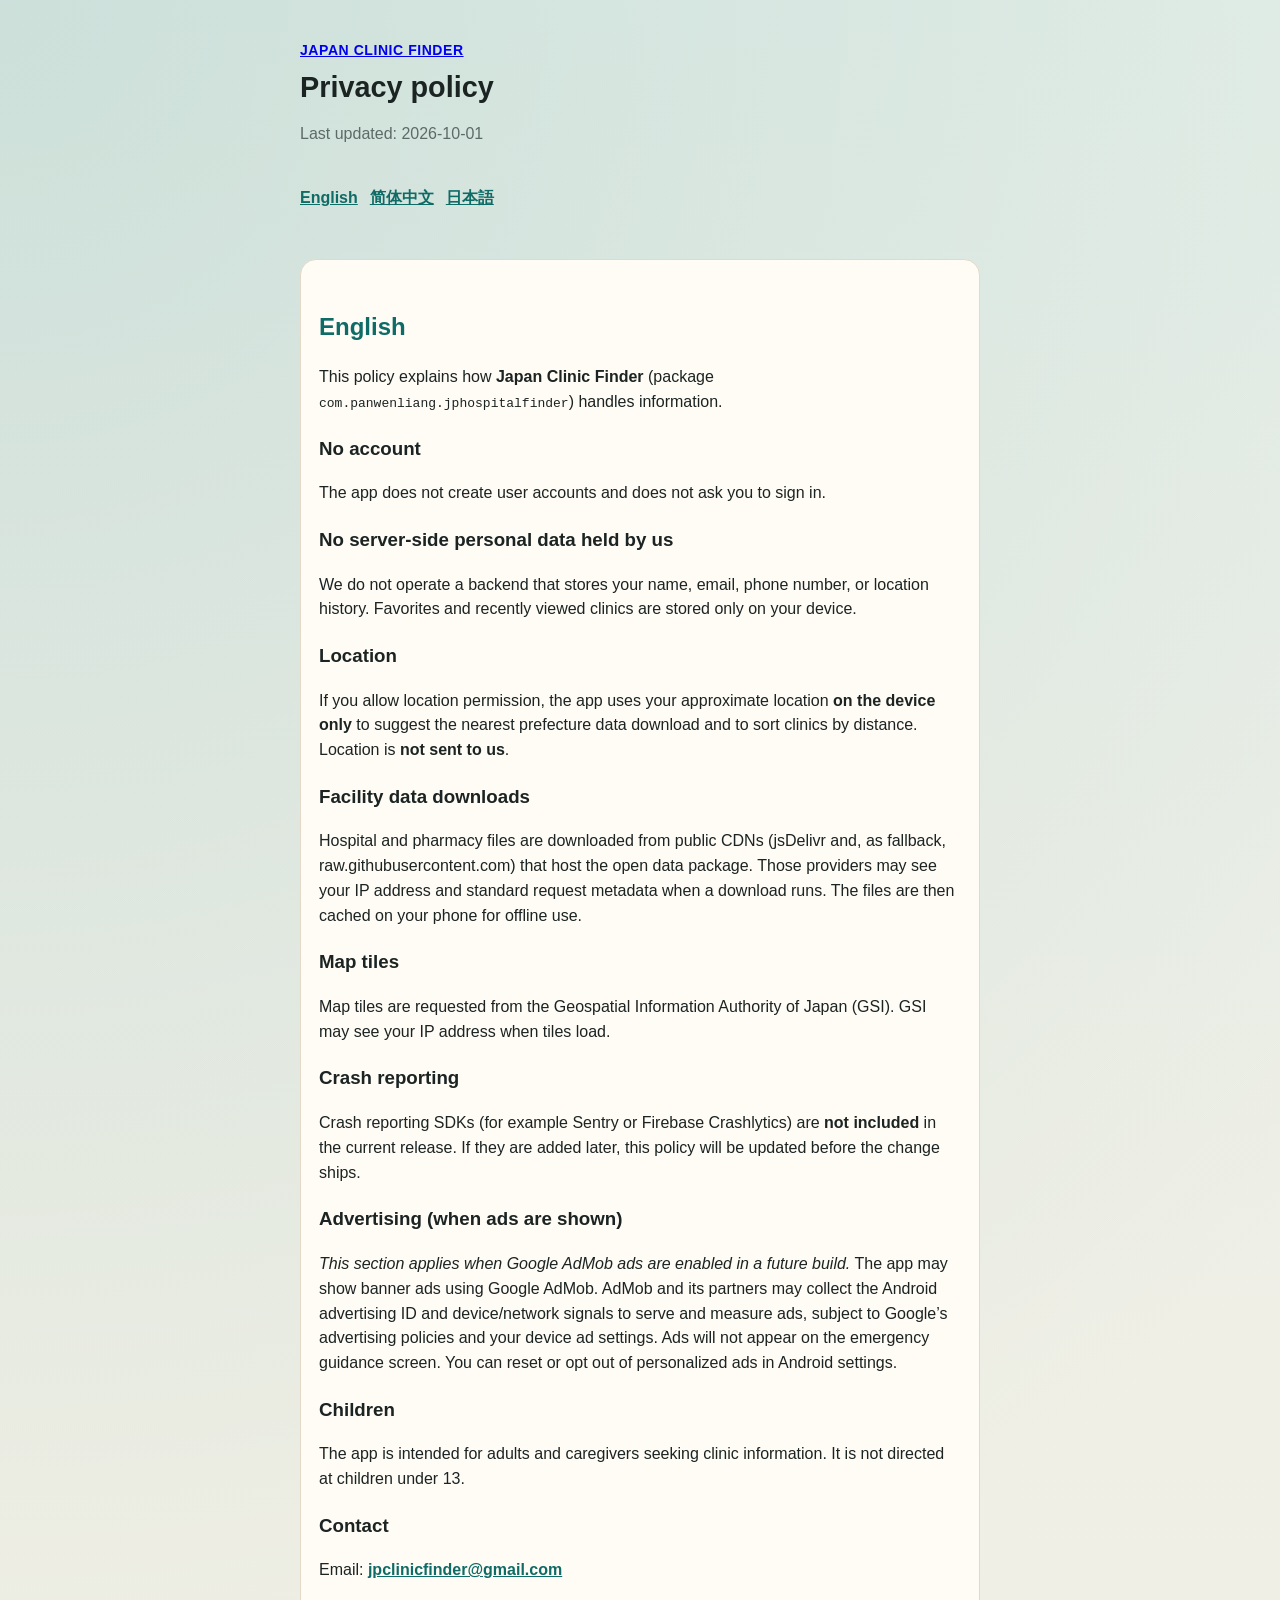
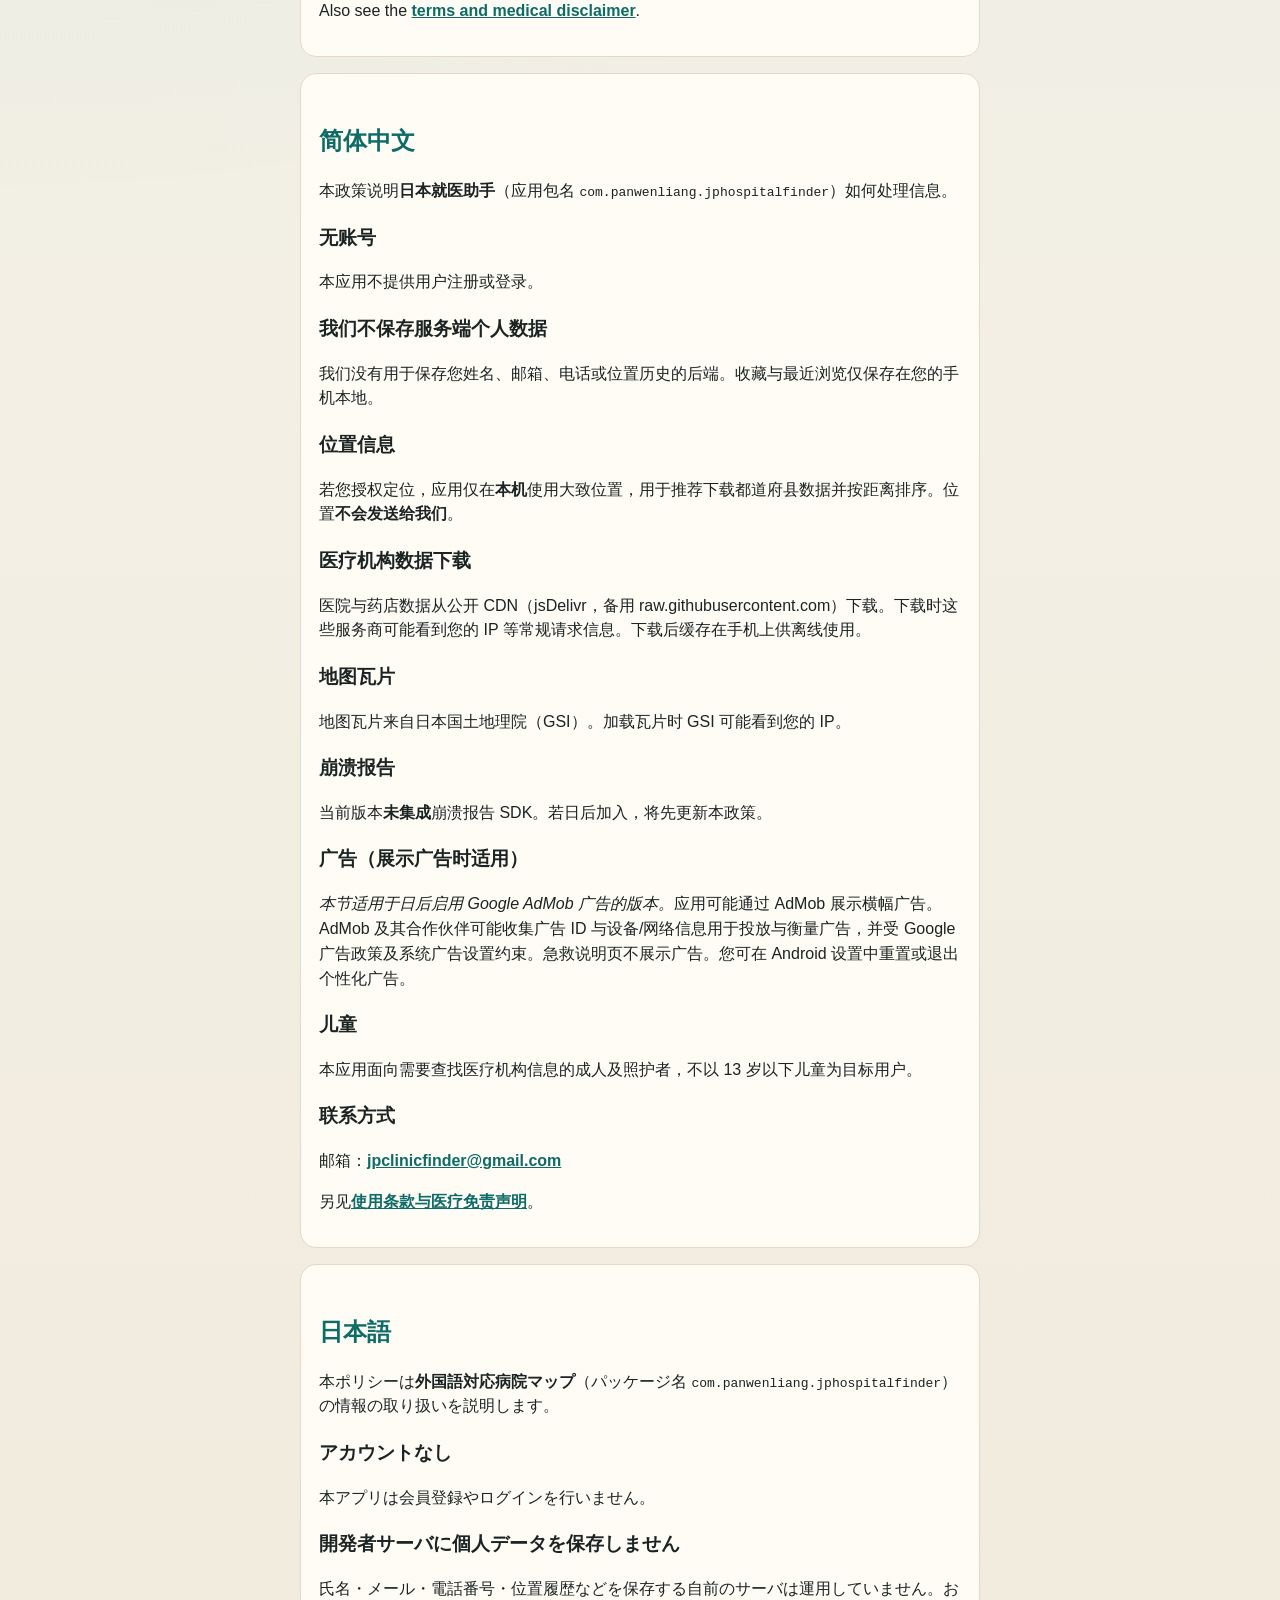
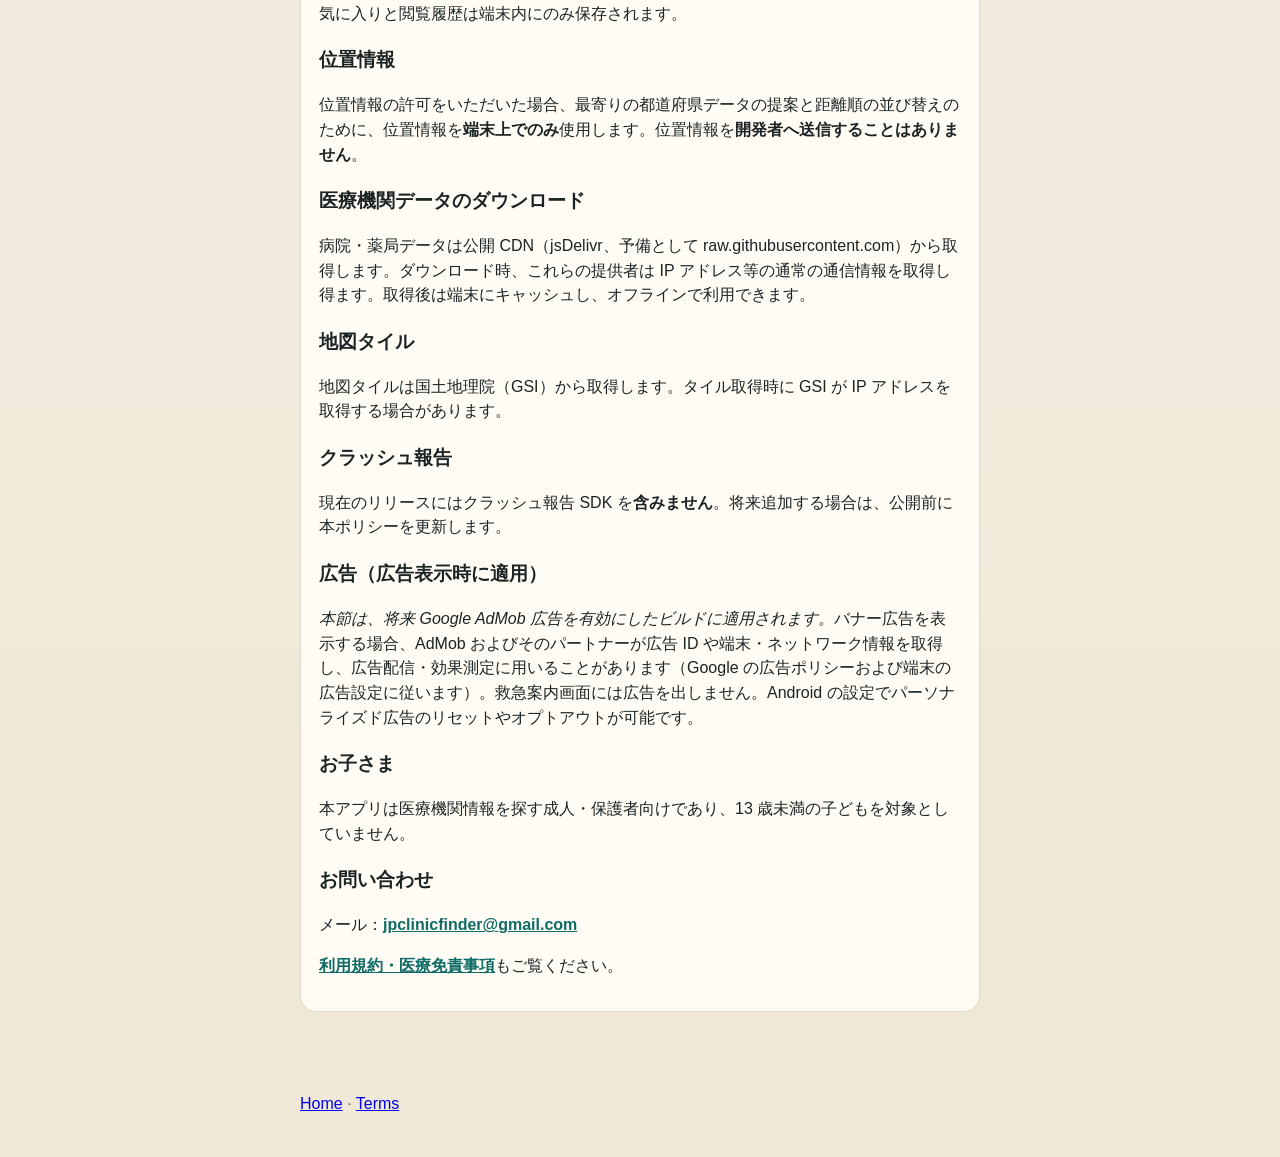
==== docs/privacy.html @ bc97b21e "Add public site (privacy, terms, index) under /docs for GitHub Pages" ====
<!DOCTYPE html>
<html lang="en">
<head>
  <meta charset="utf-8">
  <meta name="viewport" content="width=device-width, initial-scale=1">
  <title>Privacy policy — Japan Clinic Finder</title>
  <link rel="stylesheet" href="site.css">
</head>
<body>
  <header class="banner">
    <p class="brand"><a href="index.html">Japan Clinic Finder</a></p>
    <h1>Privacy policy</h1>
    <p class="lead">Last updated: 2026-10-01</p>
  </header>
  <nav class="langs" aria-label="Language">
    <a href="#en">English</a>
    <a href="#zh">简体中文</a>
    <a href="#ja">日本語</a>
  </nav>
  <main>
    <section id="en">
      <h2>English</h2>
      <p>This policy explains how <strong>Japan Clinic Finder</strong> (package <code>com.panwenliang.jphospitalfinder</code>) handles information.</p>
      <h3>No account</h3>
      <p>The app does not create user accounts and does not ask you to sign in.</p>
      <h3>No server-side personal data held by us</h3>
      <p>We do not operate a backend that stores your name, email, phone number, or location history. Favorites and recently viewed clinics are stored only on your device.</p>
      <h3>Location</h3>
      <p>If you allow location permission, the app uses your approximate location <strong>on the device only</strong> to suggest the nearest prefecture data download and to sort clinics by distance. Location is <strong>not sent to us</strong>.</p>
      <h3>Facility data downloads</h3>
      <p>Hospital and pharmacy files are downloaded from public CDNs (jsDelivr and, as fallback, raw.githubusercontent.com) that host the open data package. Those providers may see your IP address and standard request metadata when a download runs. The files are then cached on your phone for offline use.</p>
      <h3>Map tiles</h3>
      <p>Map tiles are requested from the Geospatial Information Authority of Japan (GSI). GSI may see your IP address when tiles load.</p>
      <h3>Crash reporting</h3>
      <p>Crash reporting SDKs (for example Sentry or Firebase Crashlytics) are <strong>not included</strong> in the current release. If they are added later, this policy will be updated before the change ships.</p>
      <h3>Advertising (when ads are shown)</h3>
      <p><em>This section applies when Google AdMob ads are enabled in a future build.</em> The app may show banner ads using Google AdMob. AdMob and its partners may collect the Android advertising ID and device/network signals to serve and measure ads, subject to Google’s advertising policies and your device ad settings. Ads will not appear on the emergency guidance screen. You can reset or opt out of personalized ads in Android settings.</p>
      <h3>Children</h3>
      <p>The app is intended for adults and caregivers seeking clinic information. It is not directed at children under 13.</p>
      <h3>Contact</h3>
      <p>Email: <a href="mailto:jpclinicfinder@gmail.com">jpclinicfinder@gmail.com</a></p>
      <p>Also see the <a href="terms.html#en">terms and medical disclaimer</a>.</p>
    </section>

    <section id="zh">
      <h2>简体中文</h2>
      <p>本政策说明<strong>日本就医助手</strong>（应用包名 <code>com.panwenliang.jphospitalfinder</code>）如何处理信息。</p>
      <h3>无账号</h3>
      <p>本应用不提供用户注册或登录。</p>
      <h3>我们不保存服务端个人数据</h3>
      <p>我们没有用于保存您姓名、邮箱、电话或位置历史的后端。收藏与最近浏览仅保存在您的手机本地。</p>
      <h3>位置信息</h3>
      <p>若您授权定位，应用仅在<strong>本机</strong>使用大致位置，用于推荐下载都道府县数据并按距离排序。位置<strong>不会发送给我们</strong>。</p>
      <h3>医疗机构数据下载</h3>
      <p>医院与药店数据从公开 CDN（jsDelivr，备用 raw.githubusercontent.com）下载。下载时这些服务商可能看到您的 IP 等常规请求信息。下载后缓存在手机上供离线使用。</p>
      <h3>地图瓦片</h3>
      <p>地图瓦片来自日本国土地理院（GSI）。加载瓦片时 GSI 可能看到您的 IP。</p>
      <h3>崩溃报告</h3>
      <p>当前版本<strong>未集成</strong>崩溃报告 SDK。若日后加入，将先更新本政策。</p>
      <h3>广告（展示广告时适用）</h3>
      <p><em>本节适用于日后启用 Google AdMob 广告的版本。</em>应用可能通过 AdMob 展示横幅广告。AdMob 及其合作伙伴可能收集广告 ID 与设备/网络信息用于投放与衡量广告，并受 Google 广告政策及系统广告设置约束。急救说明页不展示广告。您可在 Android 设置中重置或退出个性化广告。</p>
      <h3>儿童</h3>
      <p>本应用面向需要查找医疗机构信息的成人及照护者，不以 13 岁以下儿童为目标用户。</p>
      <h3>联系方式</h3>
      <p>邮箱：<a href="mailto:jpclinicfinder@gmail.com">jpclinicfinder@gmail.com</a></p>
      <p>另见<a href="terms.html#zh">使用条款与医疗免责声明</a>。</p>
    </section>

    <section id="ja">
      <h2>日本語</h2>
      <p>本ポリシーは<strong>外国語対応病院マップ</strong>（パッケージ名 <code>com.panwenliang.jphospitalfinder</code>）の情報の取り扱いを説明します。</p>
      <h3>アカウントなし</h3>
      <p>本アプリは会員登録やログインを行いません。</p>
      <h3>開発者サーバに個人データを保存しません</h3>
      <p>氏名・メール・電話番号・位置履歴などを保存する自前のサーバは運用していません。お気に入りと閲覧履歴は端末内にのみ保存されます。</p>
      <h3>位置情報</h3>
      <p>位置情報の許可をいただいた場合、最寄りの都道府県データの提案と距離順の並び替えのために、位置情報を<strong>端末上でのみ</strong>使用します。位置情報を<strong>開発者へ送信することはありません</strong>。</p>
      <h3>医療機関データのダウンロード</h3>
      <p>病院・薬局データは公開 CDN（jsDelivr、予備として raw.githubusercontent.com）から取得します。ダウンロード時、これらの提供者は IP アドレス等の通常の通信情報を取得し得ます。取得後は端末にキャッシュし、オフラインで利用できます。</p>
      <h3>地図タイル</h3>
      <p>地図タイルは国土地理院（GSI）から取得します。タイル取得時に GSI が IP アドレスを取得する場合があります。</p>
      <h3>クラッシュ報告</h3>
      <p>現在のリリースにはクラッシュ報告 SDK を<strong>含みません</strong>。将来追加する場合は、公開前に本ポリシーを更新します。</p>
      <h3>広告（広告表示時に適用）</h3>
      <p><em>本節は、将来 Google AdMob 広告を有効にしたビルドに適用されます。</em>バナー広告を表示する場合、AdMob およびそのパートナーが広告 ID や端末・ネットワーク情報を取得し、広告配信・効果測定に用いることがあります（Google の広告ポリシーおよび端末の広告設定に従います）。救急案内画面には広告を出しません。Android の設定でパーソナライズド広告のリセットやオプトアウトが可能です。</p>
      <h3>お子さま</h3>
      <p>本アプリは医療機関情報を探す成人・保護者向けであり、13 歳未満の子どもを対象としていません。</p>
      <h3>お問い合わせ</h3>
      <p>メール：<a href="mailto:jpclinicfinder@gmail.com">jpclinicfinder@gmail.com</a></p>
      <p><a href="terms.html#ja">利用規約・医療免責事項</a>もご覧ください。</p>
    </section>
  </main>
  <footer>
    <p><a href="index.html">Home</a> · <a href="terms.html">Terms</a></p>
  </footer>
</body>
</html>
---- docs/site.css ----
:root {
  --ink: #1b2423;
  --muted: #5e6a66;
  --teal: #0e6b66;
  --paper: #f3efe4;
  --card: #fffbf5;
  --line: #e4d9c8;
}

* { box-sizing: border-box; }
body {
  margin: 0;
  font-family: "Hiragino Sans", "Noto Sans CJK JP", "PingFang SC", "Noto Sans SC",
    "Segoe UI", sans-serif;
  color: var(--ink);
  background:
    radial-gradient(circle at top left, rgba(14, 107, 102, 0.12), transparent 40%),
    linear-gradient(180deg, #e7f0ea 0%, var(--paper) 45%, #efe8d8 100%);
  line-height: 1.55;
}
.banner, main, footer { max-width: 720px; margin: 0 auto; padding: 24px 20px; }
.banner { padding-top: 40px; }
.brand {
  margin: 0 0 8px;
  font-size: 14px;
  letter-spacing: 0.04em;
  text-transform: uppercase;
  color: var(--teal);
  font-weight: 700;
}
h1 { margin: 0 0 12px; font-size: 1.8rem; line-height: 1.25; }
h2 { margin-top: 2rem; color: var(--teal); }
.lead, footer, .muted { color: var(--muted); }
.langs {
  display: flex;
  gap: 12px;
  flex-wrap: wrap;
  max-width: 720px;
  margin: 0 auto;
  padding: 0 20px 8px;
}
.langs a, main a { color: var(--teal); font-weight: 600; }
section {
  background: var(--card);
  border: 1px solid var(--line);
  border-radius: 16px;
  padding: 16px 18px;
  margin: 16px 0;
}
ul { padding-left: 1.2rem; }
.todo {
  background: #fff3cd;
  border: 1px solid #e0c36a;
  border-radius: 8px;
  padding: 8px 10px;
  display: inline-block;
}
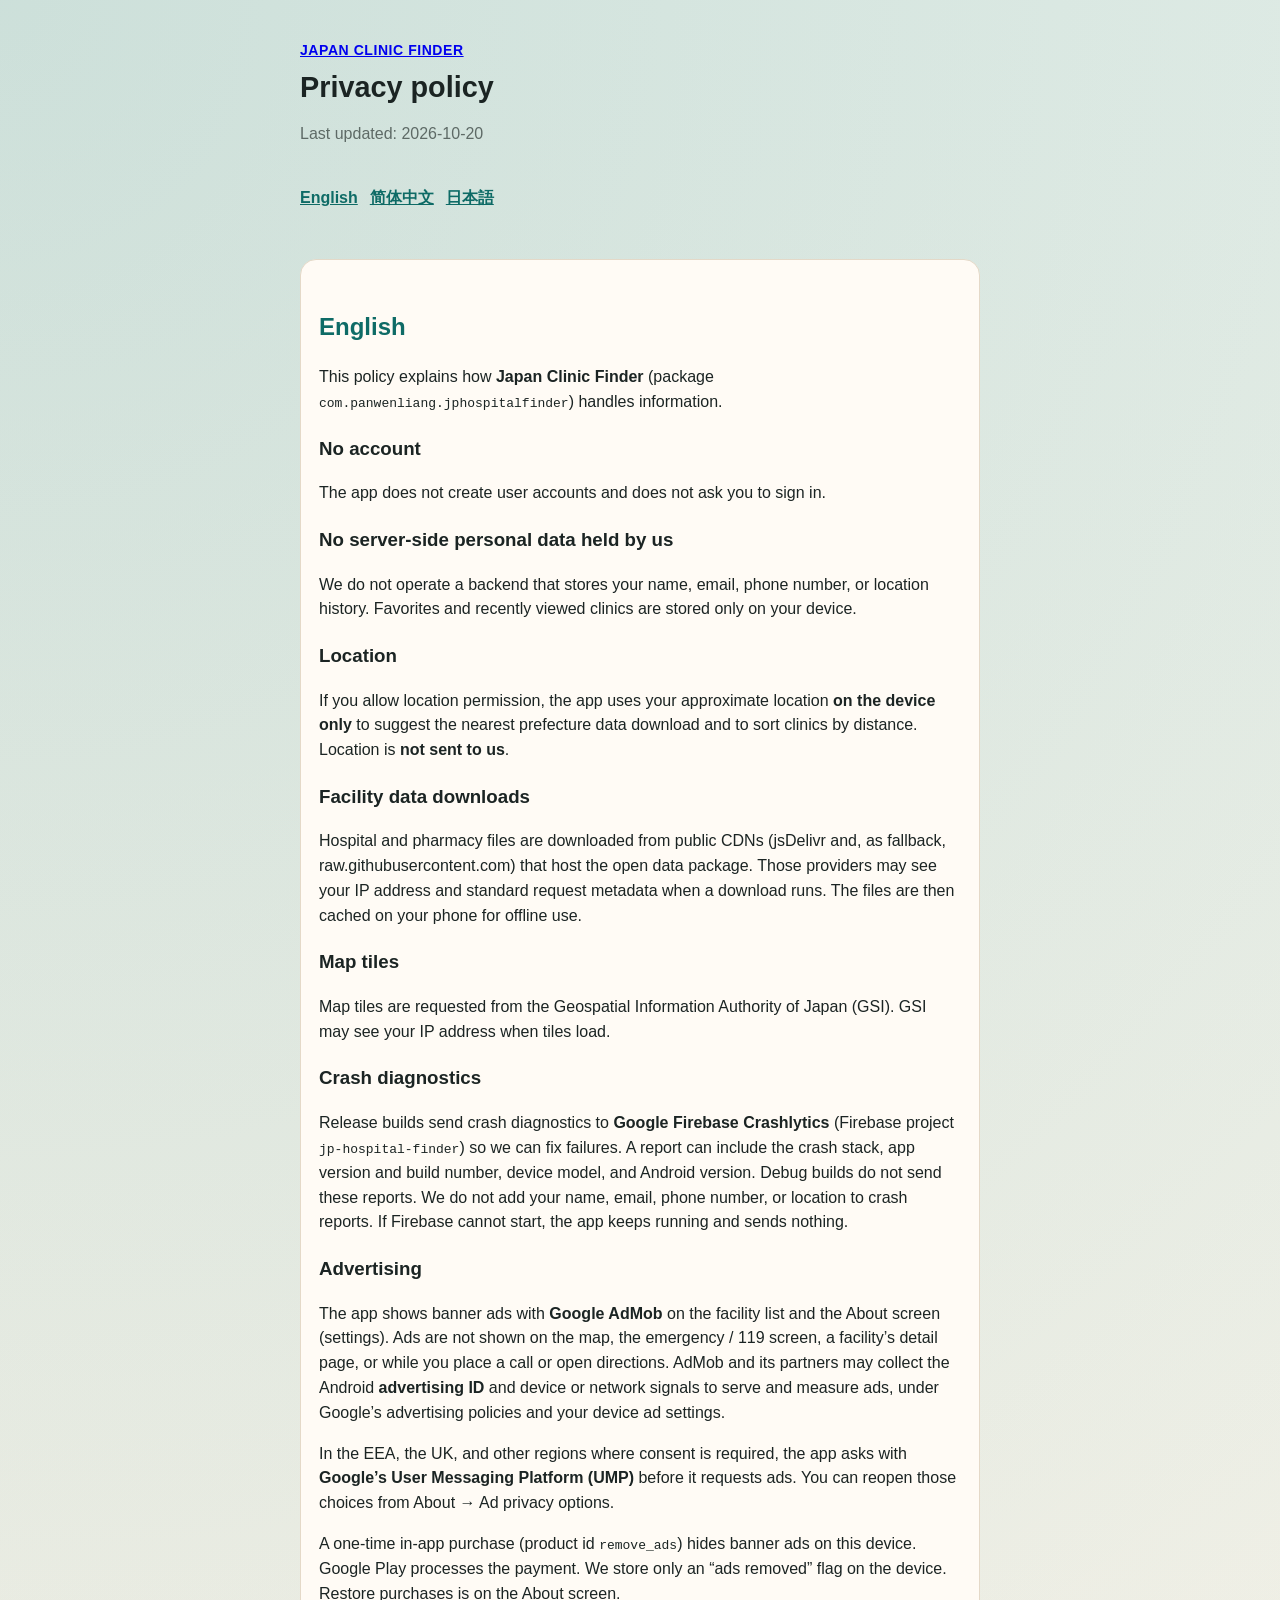
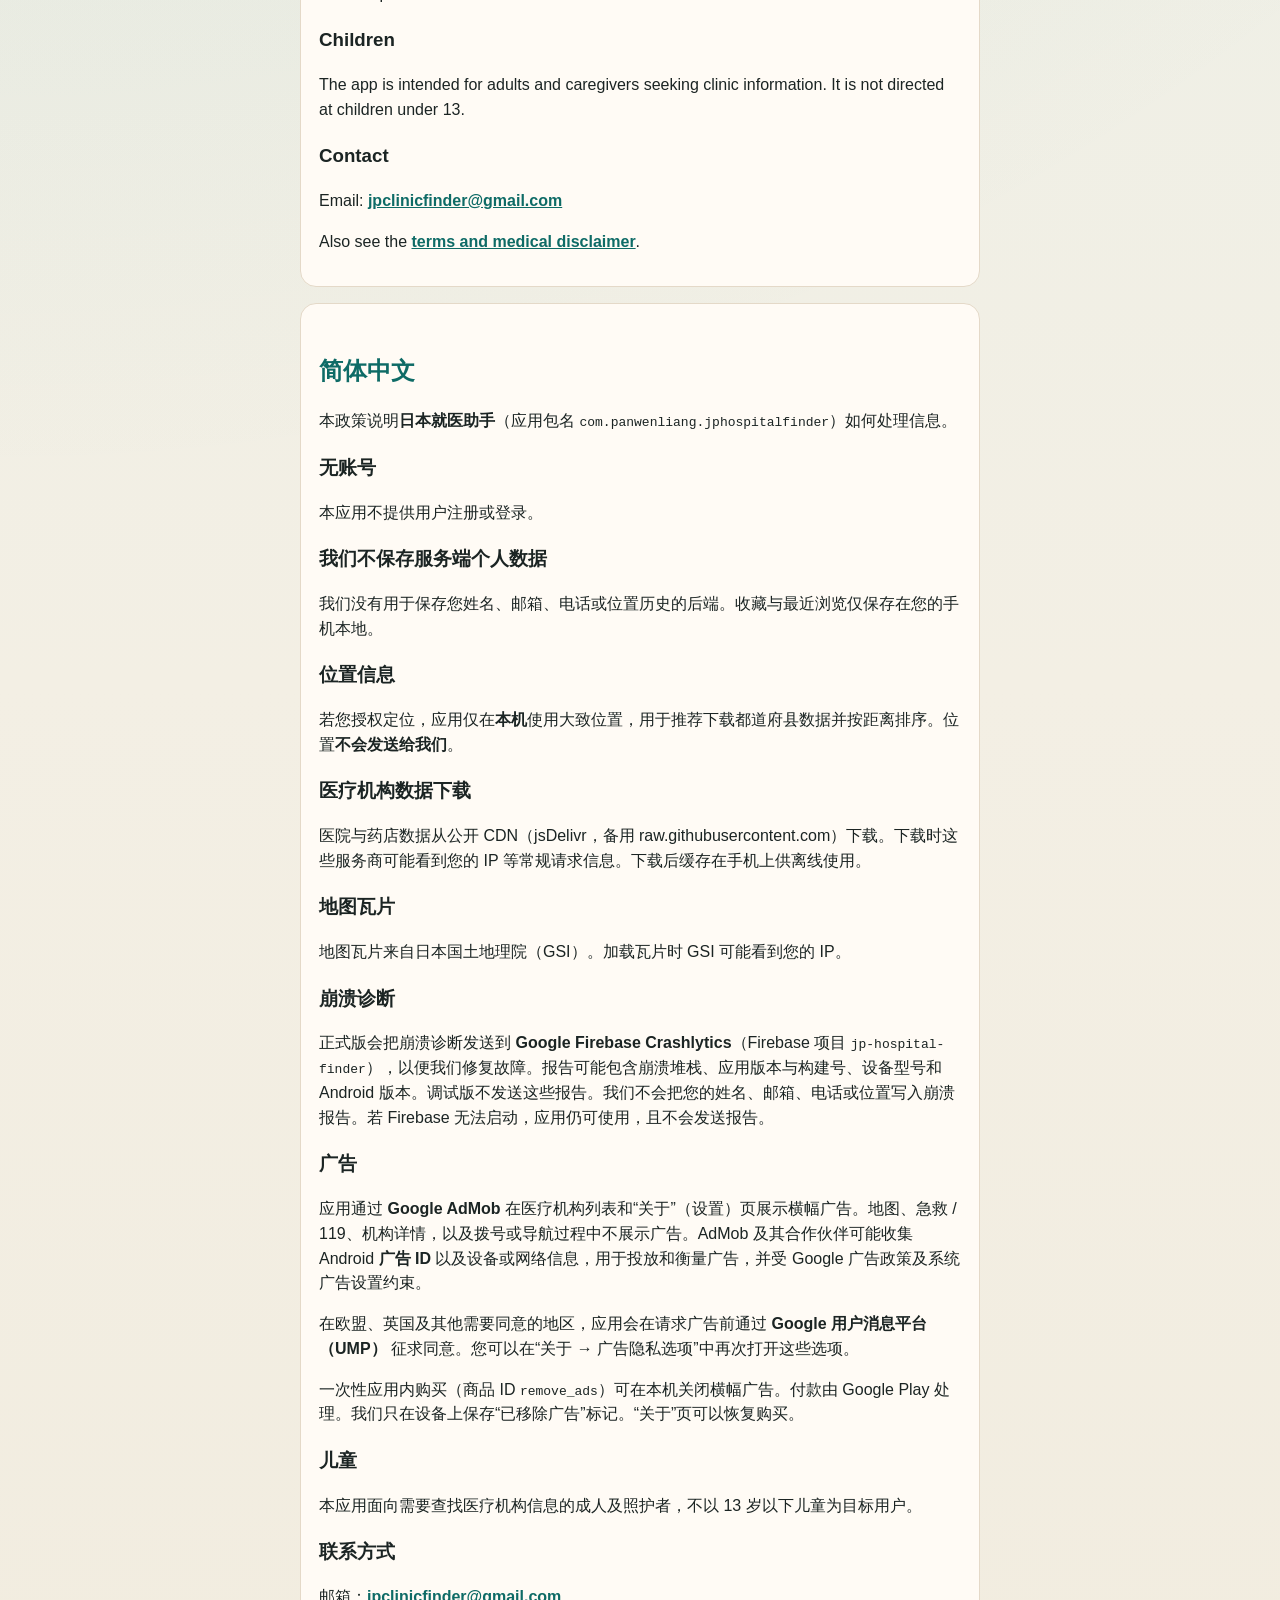
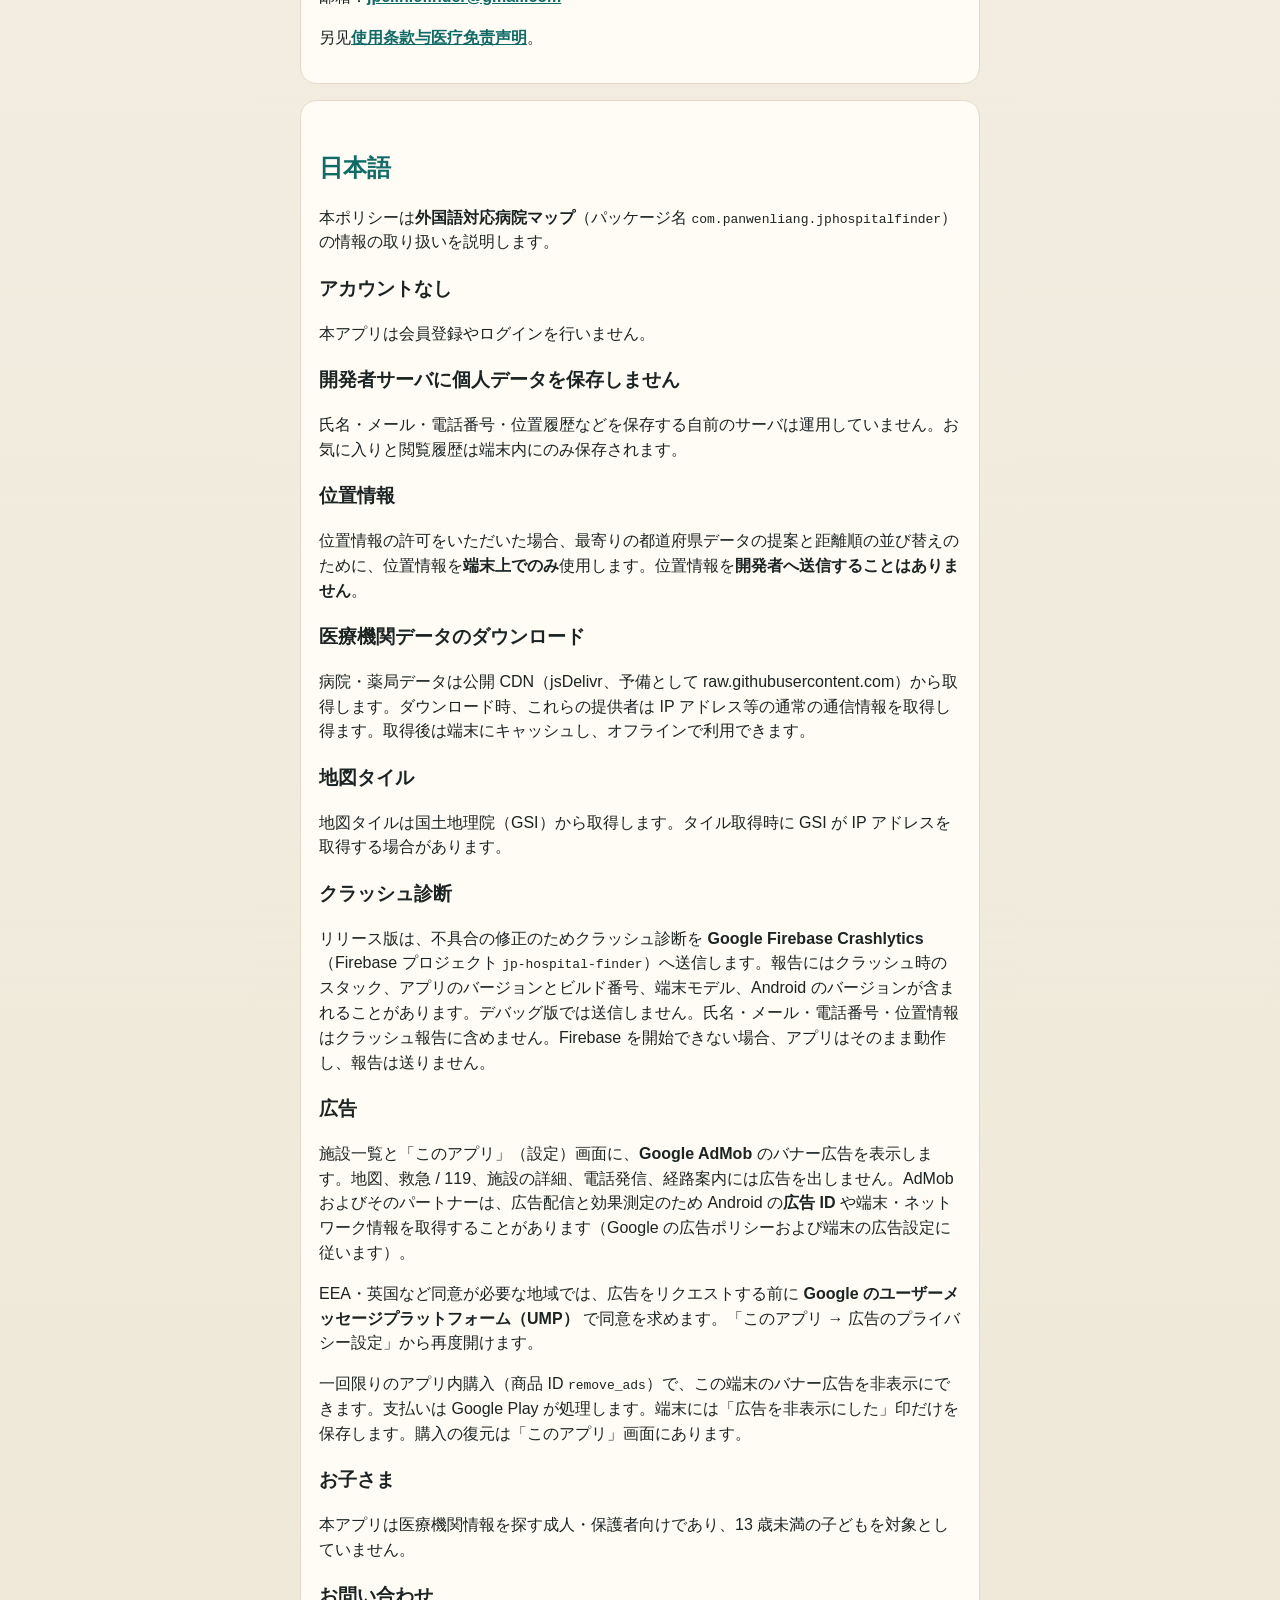
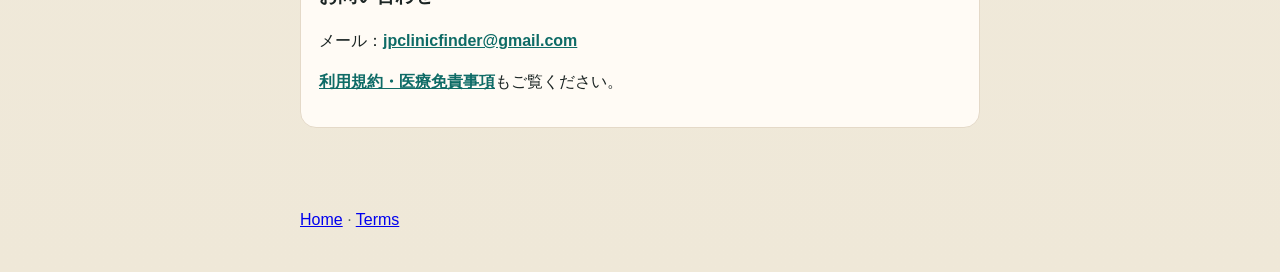
==== commit 35a525db: "Update privacy policy: ads (AdMob/UMP), in-app purchase, Crashlytics" ====
--- a/docs/privacy.html
+++ b/docs/privacy.html
@@ -10,7 +10,7 @@
   <header class="banner">
     <p class="brand"><a href="index.html">Japan Clinic Finder</a></p>
     <h1>Privacy policy</h1>
-    <p class="lead">Last updated: 2026-10-01</p>
+    <p class="lead">Last updated: 2026-10-20</p>
   </header>
   <nav class="langs" aria-label="Language">
     <a href="#en">English</a>
@@ -31,10 +31,12 @@
       <p>Hospital and pharmacy files are downloaded from public CDNs (jsDelivr and, as fallback, raw.githubusercontent.com) that host the open data package. Those providers may see your IP address and standard request metadata when a download runs. The files are then cached on your phone for offline use.</p>
       <h3>Map tiles</h3>
       <p>Map tiles are requested from the Geospatial Information Authority of Japan (GSI). GSI may see your IP address when tiles load.</p>
-      <h3>Crash reporting</h3>
-      <p>Crash reporting SDKs (for example Sentry or Firebase Crashlytics) are <strong>not included</strong> in the current release. If they are added later, this policy will be updated before the change ships.</p>
-      <h3>Advertising (when ads are shown)</h3>
-      <p><em>This section applies when Google AdMob ads are enabled in a future build.</em> The app may show banner ads using Google AdMob. AdMob and its partners may collect the Android advertising ID and device/network signals to serve and measure ads, subject to Google’s advertising policies and your device ad settings. Ads will not appear on the emergency guidance screen. You can reset or opt out of personalized ads in Android settings.</p>
+      <h3>Crash diagnostics</h3>
+      <p>Release builds send crash diagnostics to <strong>Google Firebase Crashlytics</strong> (Firebase project <code>jp-hospital-finder</code>) so we can fix failures. A report can include the crash stack, app version and build number, device model, and Android version. Debug builds do not send these reports. We do not add your name, email, phone number, or location to crash reports. If Firebase cannot start, the app keeps running and sends nothing.</p>
+      <h3>Advertising</h3>
+      <p>The app shows banner ads with <strong>Google AdMob</strong> on the facility list and the About screen (settings). Ads are not shown on the map, the emergency / 119 screen, a facility’s detail page, or while you place a call or open directions. AdMob and its partners may collect the Android <strong>advertising ID</strong> and device or network signals to serve and measure ads, under Google’s advertising policies and your device ad settings.</p>
+      <p>In the EEA, the UK, and other regions where consent is required, the app asks with <strong>Google’s User Messaging Platform (UMP)</strong> before it requests ads. You can reopen those choices from About → Ad privacy options.</p>
+      <p>A one-time in-app purchase (product id <code>remove_ads</code>) hides banner ads on this device. Google Play processes the payment. We store only an “ads removed” flag on the device. Restore purchases is on the About screen.</p>
       <h3>Children</h3>
       <p>The app is intended for adults and caregivers seeking clinic information. It is not directed at children under 13.</p>
       <h3>Contact</h3>
@@ -55,10 +57,12 @@
       <p>医院与药店数据从公开 CDN（jsDelivr，备用 raw.githubusercontent.com）下载。下载时这些服务商可能看到您的 IP 等常规请求信息。下载后缓存在手机上供离线使用。</p>
       <h3>地图瓦片</h3>
       <p>地图瓦片来自日本国土地理院（GSI）。加载瓦片时 GSI 可能看到您的 IP。</p>
-      <h3>崩溃报告</h3>
-      <p>当前版本<strong>未集成</strong>崩溃报告 SDK。若日后加入，将先更新本政策。</p>
-      <h3>广告（展示广告时适用）</h3>
-      <p><em>本节适用于日后启用 Google AdMob 广告的版本。</em>应用可能通过 AdMob 展示横幅广告。AdMob 及其合作伙伴可能收集广告 ID 与设备/网络信息用于投放与衡量广告，并受 Google 广告政策及系统广告设置约束。急救说明页不展示广告。您可在 Android 设置中重置或退出个性化广告。</p>
+      <h3>崩溃诊断</h3>
+      <p>正式版会把崩溃诊断发送到 <strong>Google Firebase Crashlytics</strong>（Firebase 项目 <code>jp-hospital-finder</code>），以便我们修复故障。报告可能包含崩溃堆栈、应用版本与构建号、设备型号和 Android 版本。调试版不发送这些报告。我们不会把您的姓名、邮箱、电话或位置写入崩溃报告。若 Firebase 无法启动，应用仍可使用，且不会发送报告。</p>
+      <h3>广告</h3>
+      <p>应用通过 <strong>Google AdMob</strong> 在医疗机构列表和“关于”（设置）页展示横幅广告。地图、急救 / 119、机构详情，以及拨号或导航过程中不展示广告。AdMob 及其合作伙伴可能收集 Android <strong>广告 ID</strong> 以及设备或网络信息，用于投放和衡量广告，并受 Google 广告政策及系统广告设置约束。</p>
+      <p>在欧盟、英国及其他需要同意的地区，应用会在请求广告前通过 <strong>Google 用户消息平台（UMP）</strong> 征求同意。您可以在“关于 → 广告隐私选项”中再次打开这些选项。</p>
+      <p>一次性应用内购买（商品 ID <code>remove_ads</code>）可在本机关闭横幅广告。付款由 Google Play 处理。我们只在设备上保存“已移除广告”标记。“关于”页可以恢复购买。</p>
       <h3>儿童</h3>
       <p>本应用面向需要查找医疗机构信息的成人及照护者，不以 13 岁以下儿童为目标用户。</p>
       <h3>联系方式</h3>
@@ -79,10 +83,12 @@
       <p>病院・薬局データは公開 CDN（jsDelivr、予備として raw.githubusercontent.com）から取得します。ダウンロード時、これらの提供者は IP アドレス等の通常の通信情報を取得し得ます。取得後は端末にキャッシュし、オフラインで利用できます。</p>
       <h3>地図タイル</h3>
       <p>地図タイルは国土地理院（GSI）から取得します。タイル取得時に GSI が IP アドレスを取得する場合があります。</p>
-      <h3>クラッシュ報告</h3>
-      <p>現在のリリースにはクラッシュ報告 SDK を<strong>含みません</strong>。将来追加する場合は、公開前に本ポリシーを更新します。</p>
-      <h3>広告（広告表示時に適用）</h3>
-      <p><em>本節は、将来 Google AdMob 広告を有効にしたビルドに適用されます。</em>バナー広告を表示する場合、AdMob およびそのパートナーが広告 ID や端末・ネットワーク情報を取得し、広告配信・効果測定に用いることがあります（Google の広告ポリシーおよび端末の広告設定に従います）。救急案内画面には広告を出しません。Android の設定でパーソナライズド広告のリセットやオプトアウトが可能です。</p>
+      <h3>クラッシュ診断</h3>
+      <p>リリース版は、不具合の修正のためクラッシュ診断を <strong>Google Firebase Crashlytics</strong>（Firebase プロジェクト <code>jp-hospital-finder</code>）へ送信します。報告にはクラッシュ時のスタック、アプリのバージョンとビルド番号、端末モデル、Android のバージョンが含まれることがあります。デバッグ版では送信しません。氏名・メール・電話番号・位置情報はクラッシュ報告に含めません。Firebase を開始できない場合、アプリはそのまま動作し、報告は送りません。</p>
+      <h3>広告</h3>
+      <p>施設一覧と「このアプリ」（設定）画面に、<strong>Google AdMob</strong> のバナー広告を表示します。地図、救急 / 119、施設の詳細、電話発信、経路案内には広告を出しません。AdMob およびそのパートナーは、広告配信と効果測定のため Android の<strong>広告 ID</strong> や端末・ネットワーク情報を取得することがあります（Google の広告ポリシーおよび端末の広告設定に従います）。</p>
+      <p>EEA・英国など同意が必要な地域では、広告をリクエストする前に <strong>Google のユーザーメッセージプラットフォーム（UMP）</strong> で同意を求めます。「このアプリ → 広告のプライバシー設定」から再度開けます。</p>
+      <p>一回限りのアプリ内購入（商品 ID <code>remove_ads</code>）で、この端末のバナー広告を非表示にできます。支払いは Google Play が処理します。端末には「広告を非表示にした」印だけを保存します。購入の復元は「このアプリ」画面にあります。</p>
       <h3>お子さま</h3>
       <p>本アプリは医療機関情報を探す成人・保護者向けであり、13 歳未満の子どもを対象としていません。</p>
       <h3>お問い合わせ</h3>
